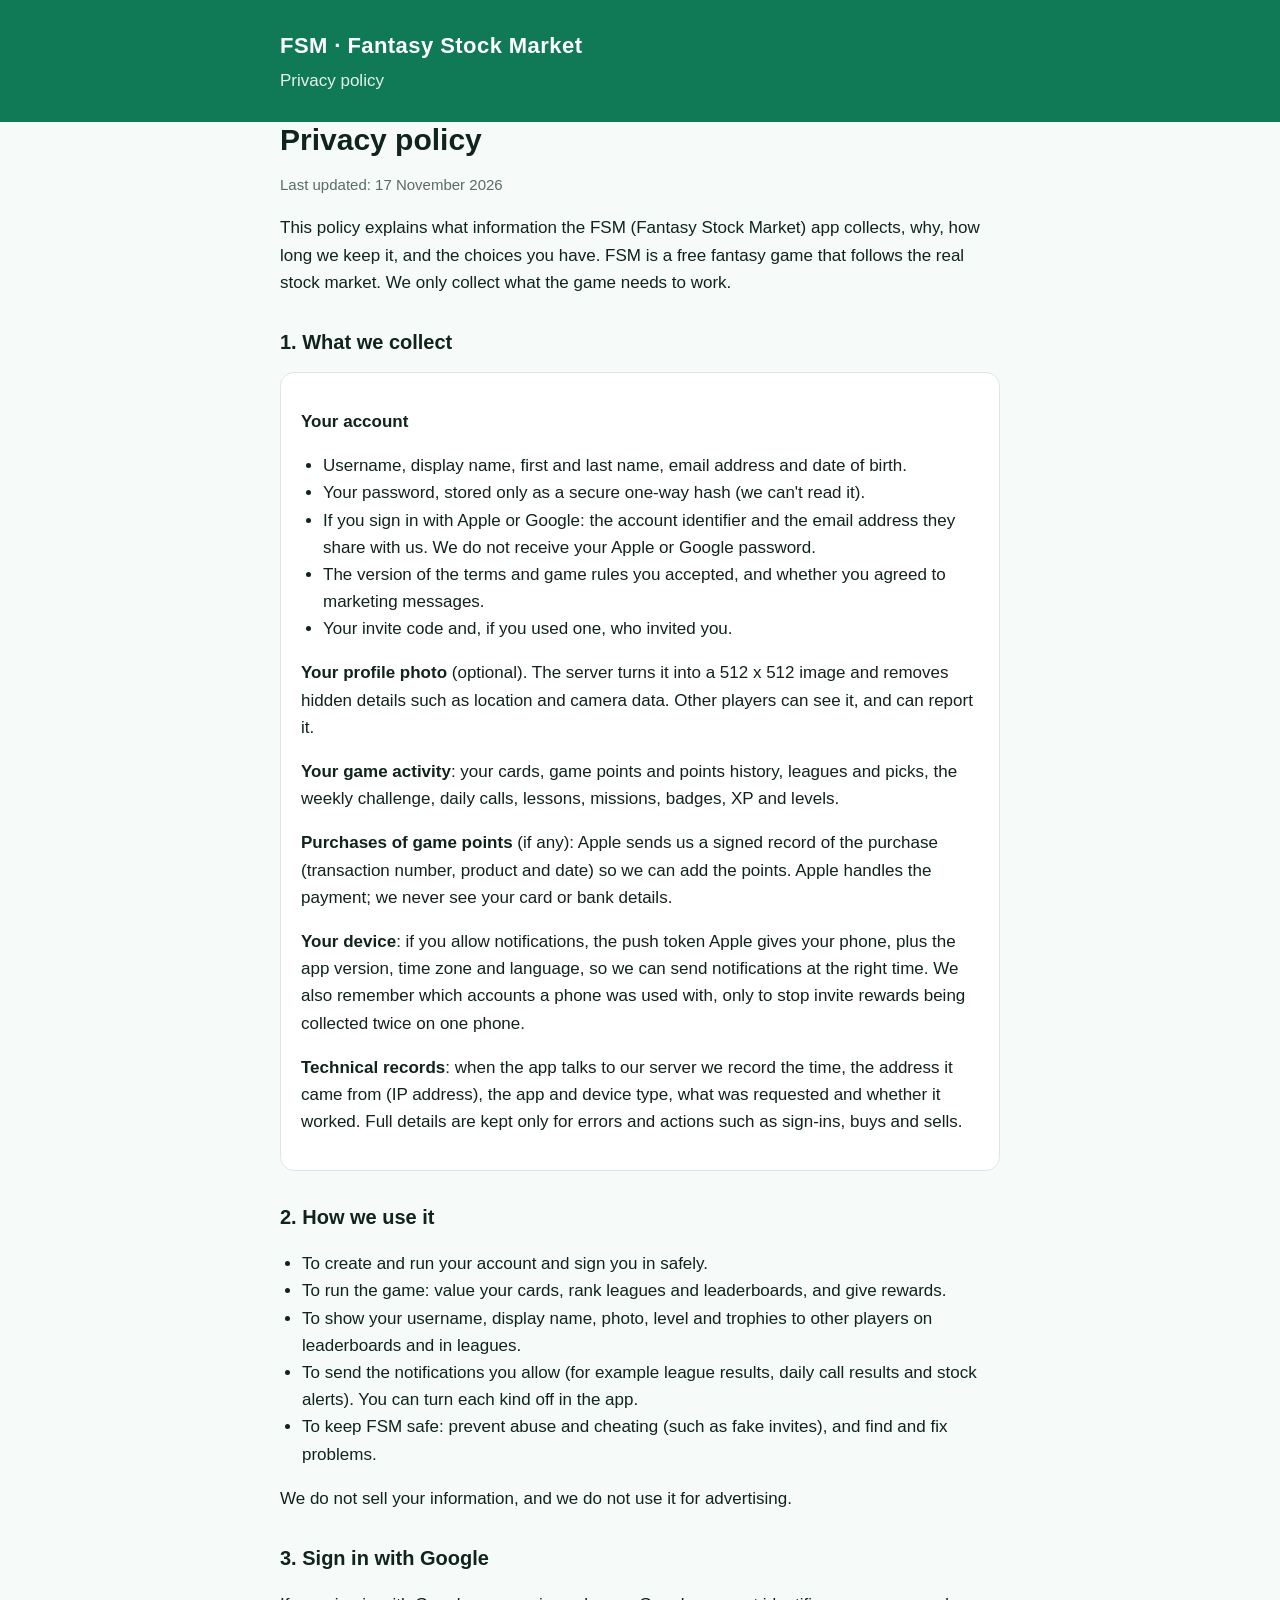
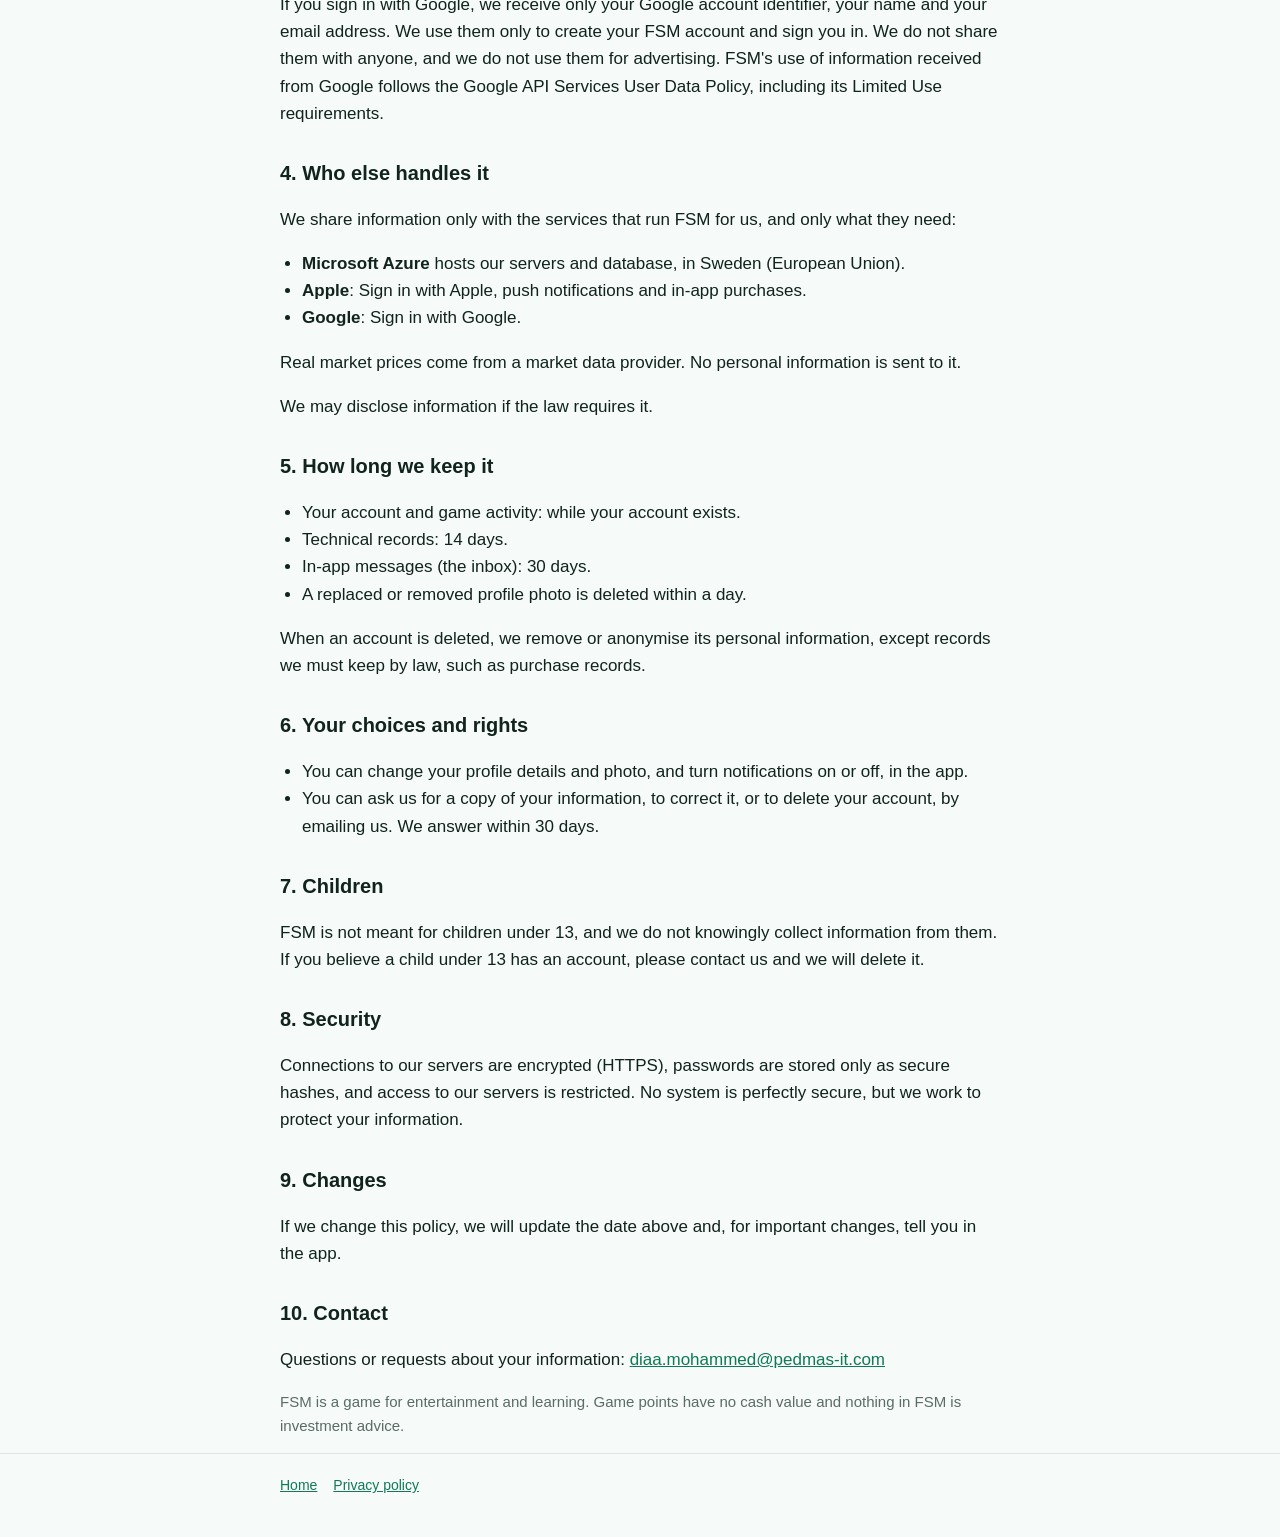
==== privacy.html @ 6314ba37 "Home page and privacy policy Co-Authored-By: Claude Opus 5.5 <noreply@anthropic.com> Claude-Session:" ====
<!DOCTYPE html>
<html lang="en">
<head>
<meta charset="utf-8">
<meta name="viewport" content="width=device-width, initial-scale=1">
<title>Privacy policy - FSM</title>
<link rel="stylesheet" href="style.css">
</head>
<body>
<header><div class="wrap"><a class="brand" href="./">FSM · Fantasy Stock Market</a><div class="tag">Privacy policy</div></div></header>
<main class="wrap">
  <h1>Privacy policy</h1>
  <p class="muted">Last updated: 17 November 2026</p>

  <p>This policy explains what information the FSM (Fantasy Stock Market) app collects, why, how long we keep it, and the choices you have. FSM is a free fantasy game that follows the real stock market. We only collect what the game needs to work.</p>

  <h2>1. What we collect</h2>
  <div class="card">
    <p><strong>Your account</strong></p>
    <ul>
      <li>Username, display name, first and last name, email address and date of birth.</li>
      <li>Your password, stored only as a secure one-way hash (we can't read it).</li>
      <li>If you sign in with Apple or Google: the account identifier and the email address they share with us. We do not receive your Apple or Google password.</li>
      <li>The version of the terms and game rules you accepted, and whether you agreed to marketing messages.</li>
      <li>Your invite code and, if you used one, who invited you.</li>
    </ul>
    <p><strong>Your profile photo</strong> (optional). The server turns it into a 512 x 512 image and removes hidden details such as location and camera data. Other players can see it, and can report it.</p>
    <p><strong>Your game activity</strong>: your cards, game points and points history, leagues and picks, the weekly challenge, daily calls, lessons, missions, badges, XP and levels.</p>
    <p><strong>Purchases of game points</strong> (if any): Apple sends us a signed record of the purchase (transaction number, product and date) so we can add the points. Apple handles the payment; we never see your card or bank details.</p>
    <p><strong>Your device</strong>: if you allow notifications, the push token Apple gives your phone, plus the app version, time zone and language, so we can send notifications at the right time. We also remember which accounts a phone was used with, only to stop invite rewards being collected twice on one phone.</p>
    <p><strong>Technical records</strong>: when the app talks to our server we record the time, the address it came from (IP address), the app and device type, what was requested and whether it worked. Full details are kept only for errors and actions such as sign-ins, buys and sells.</p>
  </div>

  <h2>2. How we use it</h2>
  <ul>
    <li>To create and run your account and sign you in safely.</li>
    <li>To run the game: value your cards, rank leagues and leaderboards, and give rewards.</li>
    <li>To show your username, display name, photo, level and trophies to other players on leaderboards and in leagues.</li>
    <li>To send the notifications you allow (for example league results, daily call results and stock alerts). You can turn each kind off in the app.</li>
    <li>To keep FSM safe: prevent abuse and cheating (such as fake invites), and find and fix problems.</li>
  </ul>
  <p>We do not sell your information, and we do not use it for advertising.</p>

  <h2>3. Sign in with Google</h2>
  <p>If you sign in with Google, we receive only your Google account identifier, your name and your email address. We use them only to create your FSM account and sign you in. We do not share them with anyone, and we do not use them for advertising. FSM's use of information received from Google follows the Google API Services User Data Policy, including its Limited Use requirements.</p>

  <h2>4. Who else handles it</h2>
  <p>We share information only with the services that run FSM for us, and only what they need:</p>
  <ul>
    <li><strong>Microsoft Azure</strong> hosts our servers and database, in Sweden (European Union).</li>
    <li><strong>Apple</strong>: Sign in with Apple, push notifications and in-app purchases.</li>
    <li><strong>Google</strong>: Sign in with Google.</li>
  </ul>
  <p>Real market prices come from a market data provider. No personal information is sent to it.</p>
  <p>We may disclose information if the law requires it.</p>

  <h2>5. How long we keep it</h2>
  <ul>
    <li>Your account and game activity: while your account exists.</li>
    <li>Technical records: 14 days.</li>
    <li>In-app messages (the inbox): 30 days.</li>
    <li>A replaced or removed profile photo is deleted within a day.</li>
  </ul>
  <p>When an account is deleted, we remove or anonymise its personal information, except records we must keep by law, such as purchase records.</p>

  <h2>6. Your choices and rights</h2>
  <ul>
    <li>You can change your profile details and photo, and turn notifications on or off, in the app.</li>
    <li>You can ask us for a copy of your information, to correct it, or to delete your account, by emailing us. We answer within 30 days.</li>
  </ul>

  <h2>7. Children</h2>
  <p>FSM is not meant for children under 13, and we do not knowingly collect information from them. If you believe a child under 13 has an account, please contact us and we will delete it.</p>

  <h2>8. Security</h2>
  <p>Connections to our servers are encrypted (HTTPS), passwords are stored only as secure hashes, and access to our servers is restricted. No system is perfectly secure, but we work to protect your information.</p>

  <h2>9. Changes</h2>
  <p>If we change this policy, we will update the date above and, for important changes, tell you in the app.</p>

  <h2>10. Contact</h2>
  <p>Questions or requests about your information: <a href="mailto:diaa.mohammed@pedmas-it.com">diaa.mohammed@pedmas-it.com</a></p>

  <p class="muted">FSM is a game for entertainment and learning. Game points have no cash value and nothing in FSM is investment advice.</p>
</main>
<footer><div class="wrap"><a href="./">Home</a><a href="privacy">Privacy policy</a></div></footer>
</body>
</html>
---- style.css ----
:root { --ink: #10231c; --muted: #5b6b65; --emerald: #0f7a55; --line: #dfe7e3; --bg: #f6faf8; }
* { box-sizing: border-box; }
body { margin: 0; font: 17px/1.6 -apple-system, BlinkMacSystemFont, "Segoe UI", Roboto, sans-serif; color: var(--ink); background: var(--bg); }
header { background: var(--emerald); color: #fff; padding: 28px 20px; }
header a { color: #fff; text-decoration: none; }
.wrap { max-width: 760px; margin: 0 auto; padding: 0 20px; }
.brand { font-weight: 750; font-size: 22px; letter-spacing: .02em; }
.tag { opacity: .9; margin-top: 4px; }
main { padding: 28px 0 40px; }
h1 { font-size: 30px; line-height: 1.2; margin: 0 0 12px; }
h2 { font-size: 20px; margin: 30px 0 8px; }
p, li { color: var(--ink); }
.muted { color: var(--muted); font-size: 15px; }
.card { background: #fff; border: 1px solid var(--line); border-radius: 14px; padding: 18px 20px; margin: 14px 0; }
ul { padding-left: 22px; }
a { color: var(--emerald); }
footer { border-top: 1px solid var(--line); padding: 20px 0 40px; color: var(--muted); font-size: 14px; }
footer a { margin-right: 16px; }
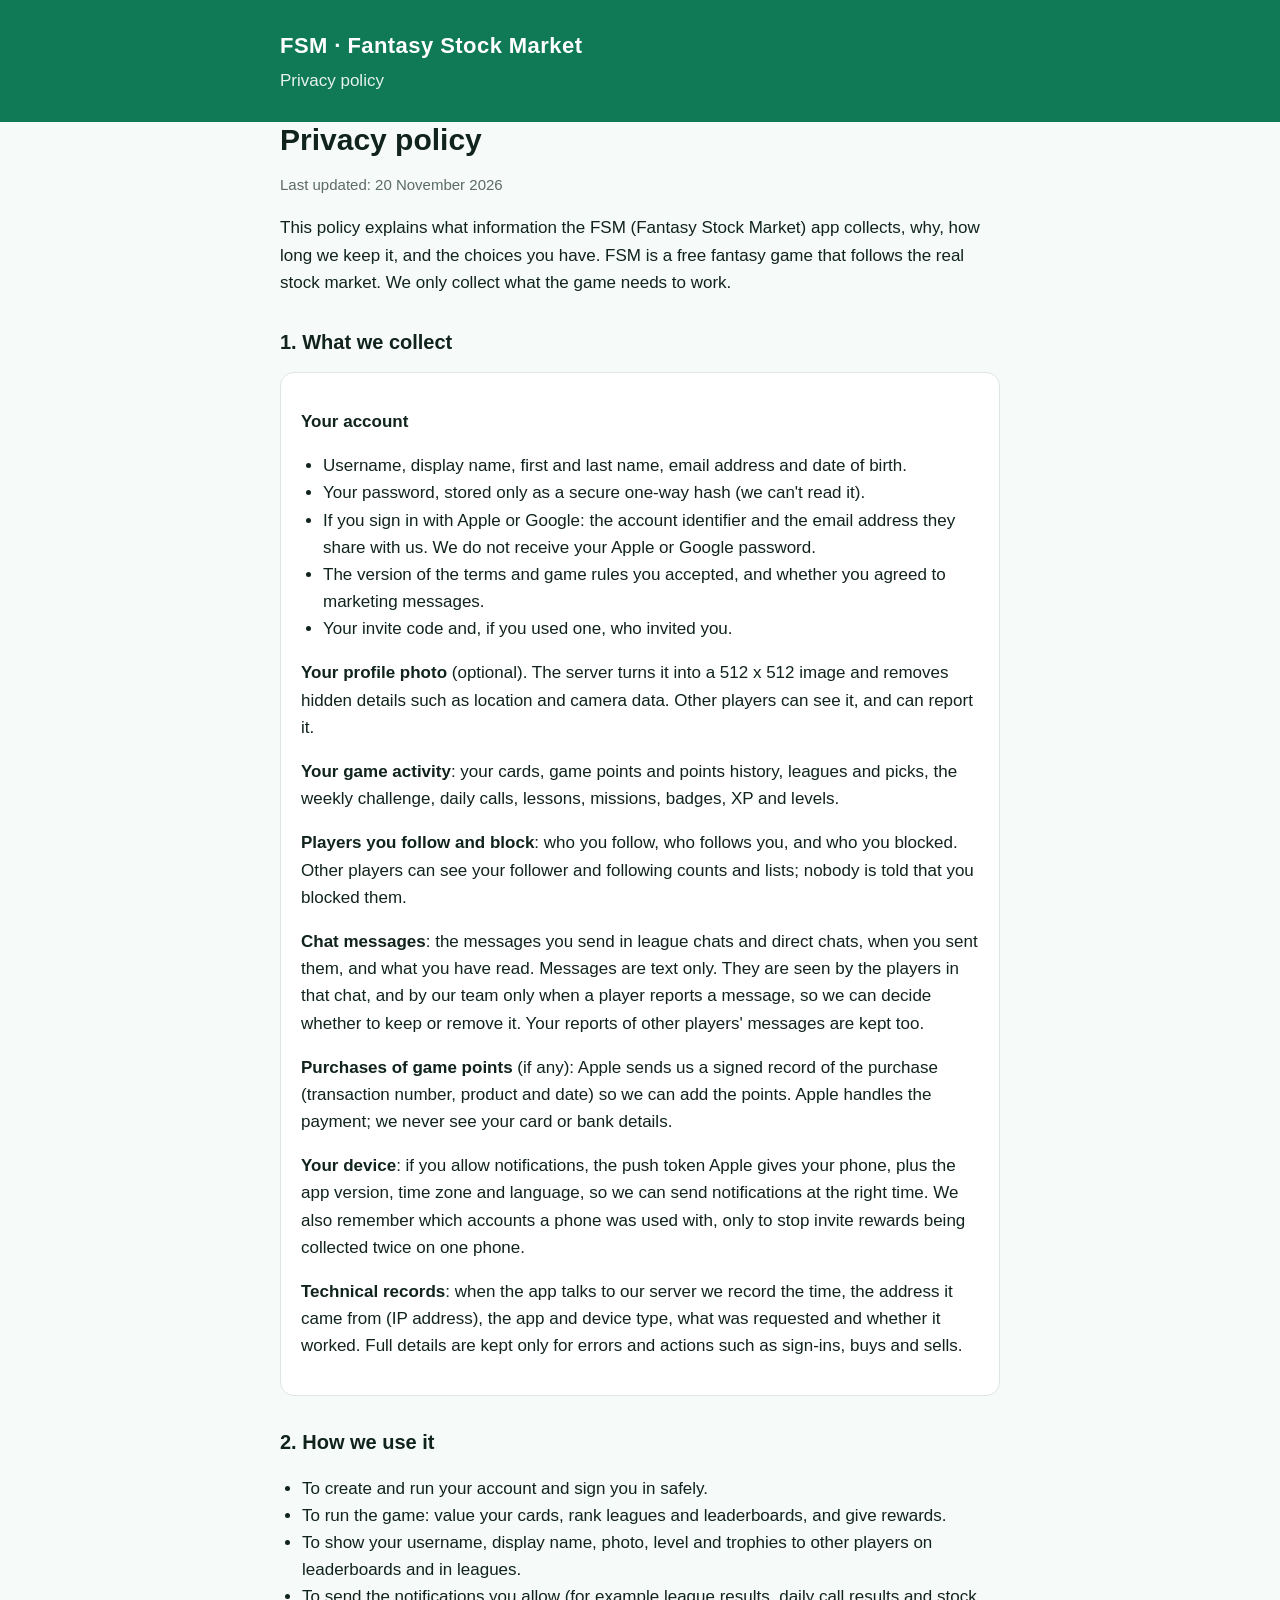
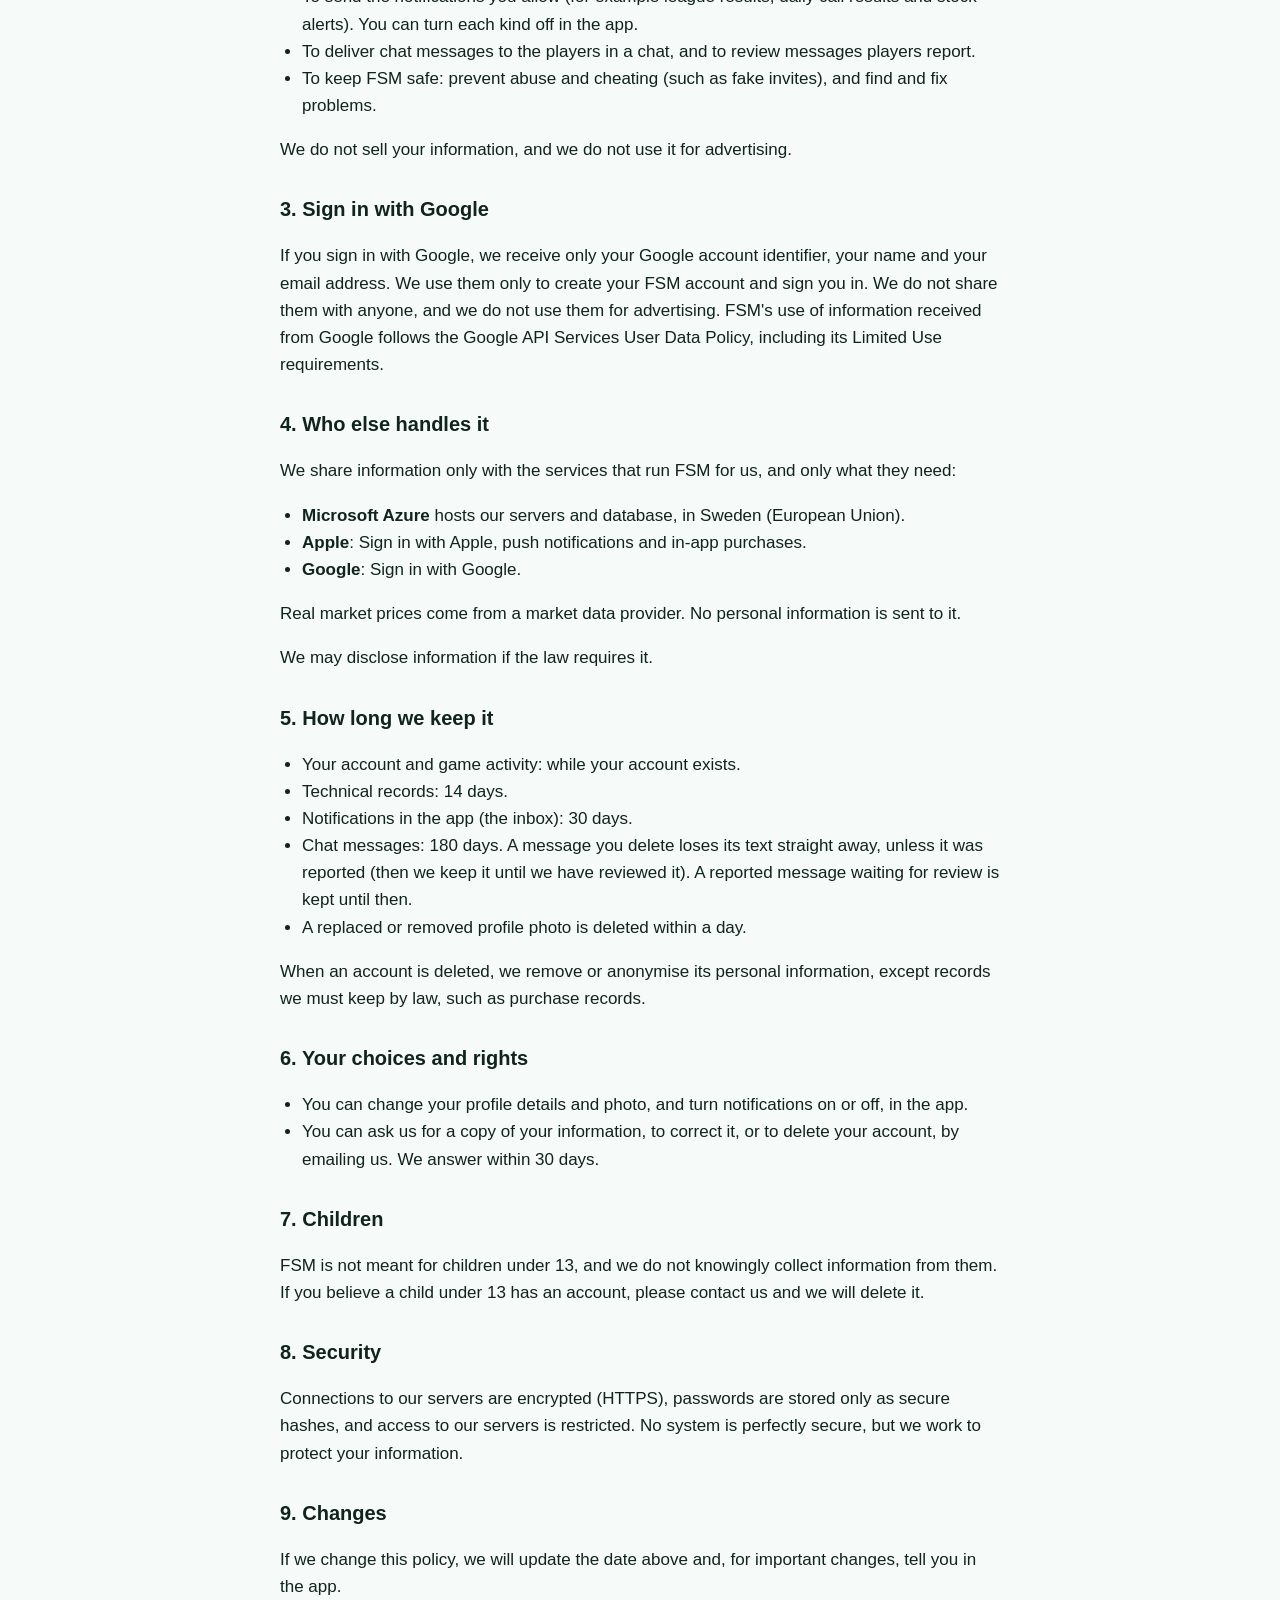
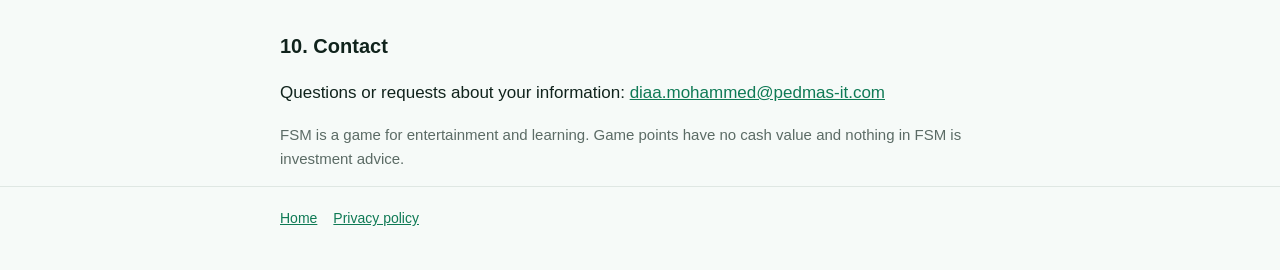
==== commit e8a6688e: "Privacy policy: follows, blocks and chat messages (kept 180 days) Co-Authored-By: Claude Opus 5.5 <n" ====
--- a/privacy.html
+++ b/privacy.html
@@ -10,7 +10,7 @@
 <header><div class="wrap"><a class="brand" href="./">FSM · Fantasy Stock Market</a><div class="tag">Privacy policy</div></div></header>
 <main class="wrap">
   <h1>Privacy policy</h1>
-  <p class="muted">Last updated: 17 November 2026</p>
+  <p class="muted">Last updated: 20 November 2026</p>
 
   <p>This policy explains what information the FSM (Fantasy Stock Market) app collects, why, how long we keep it, and the choices you have. FSM is a free fantasy game that follows the real stock market. We only collect what the game needs to work.</p>
 
@@ -26,6 +26,8 @@
     </ul>
     <p><strong>Your profile photo</strong> (optional). The server turns it into a 512 x 512 image and removes hidden details such as location and camera data. Other players can see it, and can report it.</p>
     <p><strong>Your game activity</strong>: your cards, game points and points history, leagues and picks, the weekly challenge, daily calls, lessons, missions, badges, XP and levels.</p>
+    <p><strong>Players you follow and block</strong>: who you follow, who follows you, and who you blocked. Other players can see your follower and following counts and lists; nobody is told that you blocked them.</p>
+    <p><strong>Chat messages</strong>: the messages you send in league chats and direct chats, when you sent them, and what you have read. Messages are text only. They are seen by the players in that chat, and by our team only when a player reports a message, so we can decide whether to keep or remove it. Your reports of other players' messages are kept too.</p>
     <p><strong>Purchases of game points</strong> (if any): Apple sends us a signed record of the purchase (transaction number, product and date) so we can add the points. Apple handles the payment; we never see your card or bank details.</p>
     <p><strong>Your device</strong>: if you allow notifications, the push token Apple gives your phone, plus the app version, time zone and language, so we can send notifications at the right time. We also remember which accounts a phone was used with, only to stop invite rewards being collected twice on one phone.</p>
     <p><strong>Technical records</strong>: when the app talks to our server we record the time, the address it came from (IP address), the app and device type, what was requested and whether it worked. Full details are kept only for errors and actions such as sign-ins, buys and sells.</p>
@@ -37,6 +39,7 @@
     <li>To run the game: value your cards, rank leagues and leaderboards, and give rewards.</li>
     <li>To show your username, display name, photo, level and trophies to other players on leaderboards and in leagues.</li>
     <li>To send the notifications you allow (for example league results, daily call results and stock alerts). You can turn each kind off in the app.</li>
+    <li>To deliver chat messages to the players in a chat, and to review messages players report.</li>
     <li>To keep FSM safe: prevent abuse and cheating (such as fake invites), and find and fix problems.</li>
   </ul>
   <p>We do not sell your information, and we do not use it for advertising.</p>
@@ -58,7 +61,8 @@
   <ul>
     <li>Your account and game activity: while your account exists.</li>
     <li>Technical records: 14 days.</li>
-    <li>In-app messages (the inbox): 30 days.</li>
+    <li>Notifications in the app (the inbox): 30 days.</li>
+    <li>Chat messages: 180 days. A message you delete loses its text straight away, unless it was reported (then we keep it until we have reviewed it). A reported message waiting for review is kept until then.</li>
     <li>A replaced or removed profile photo is deleted within a day.</li>
   </ul>
   <p>When an account is deleted, we remove or anonymise its personal information, except records we must keep by law, such as purchase records.</p>
--- a/style.css
+++ b/style.css
@@ -16,3 +16,8 @@
 a { color: var(--emerald); }
 footer { border-top: 1px solid var(--line); padding: 20px 0 40px; color: var(--muted); font-size: 14px; }
 footer a { margin-right: 16px; }
+.code { font: 700 34px/1.2 ui-monospace, SFMono-Regular, Menlo, monospace; letter-spacing: .12em; text-align: center; padding: 16px 8px; margin: 14px 0; background: var(--bg); border: 1px dashed var(--emerald); border-radius: 12px; }
+.btn { display: block; width: 100%; text-align: center; font-family: inherit; font-size: 17px; font-weight: 600; line-height: 1; padding: 15px 18px; border-radius: 12px; border: 0; margin: 10px 0; cursor: pointer; text-decoration: none; }
+.btn-primary { background: var(--emerald); color: #fff; }
+.btn-quiet { background: #fff; color: var(--emerald); border: 1px solid var(--line); }
+.hidden { display: none; }
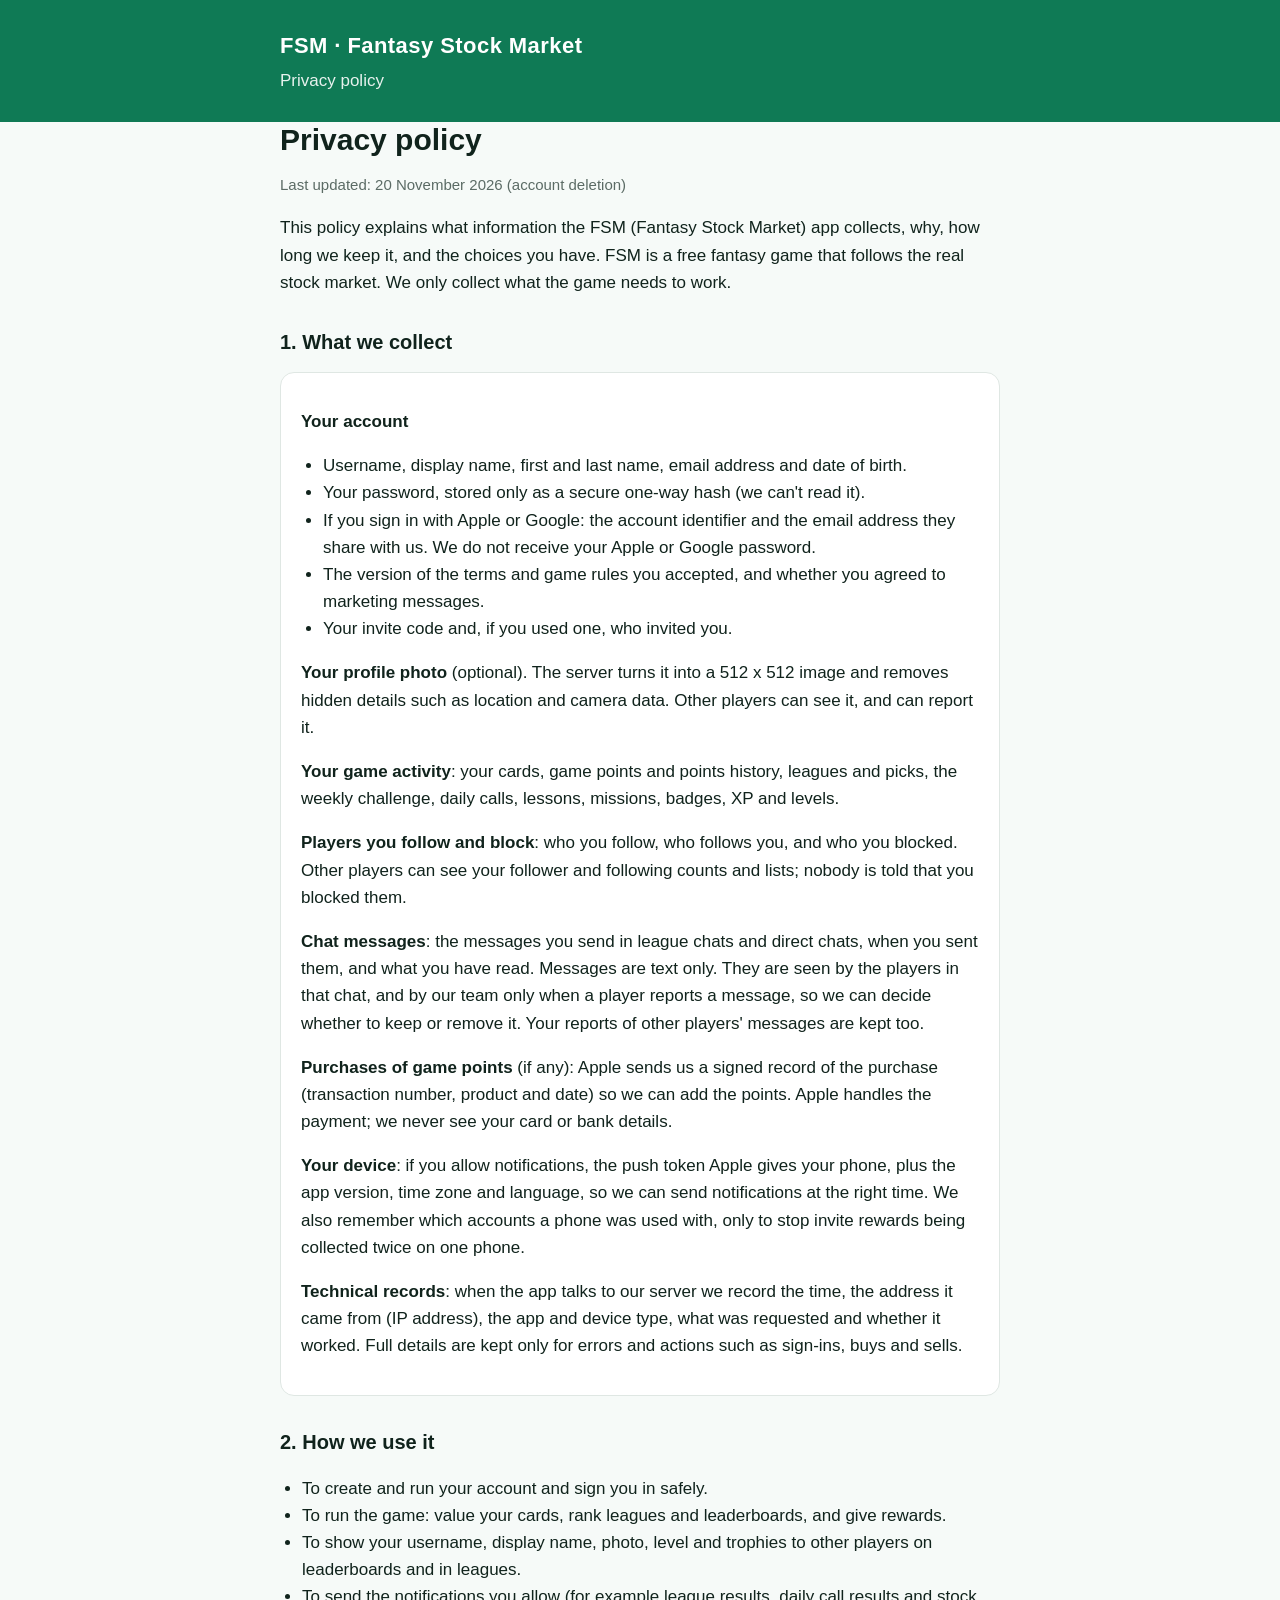
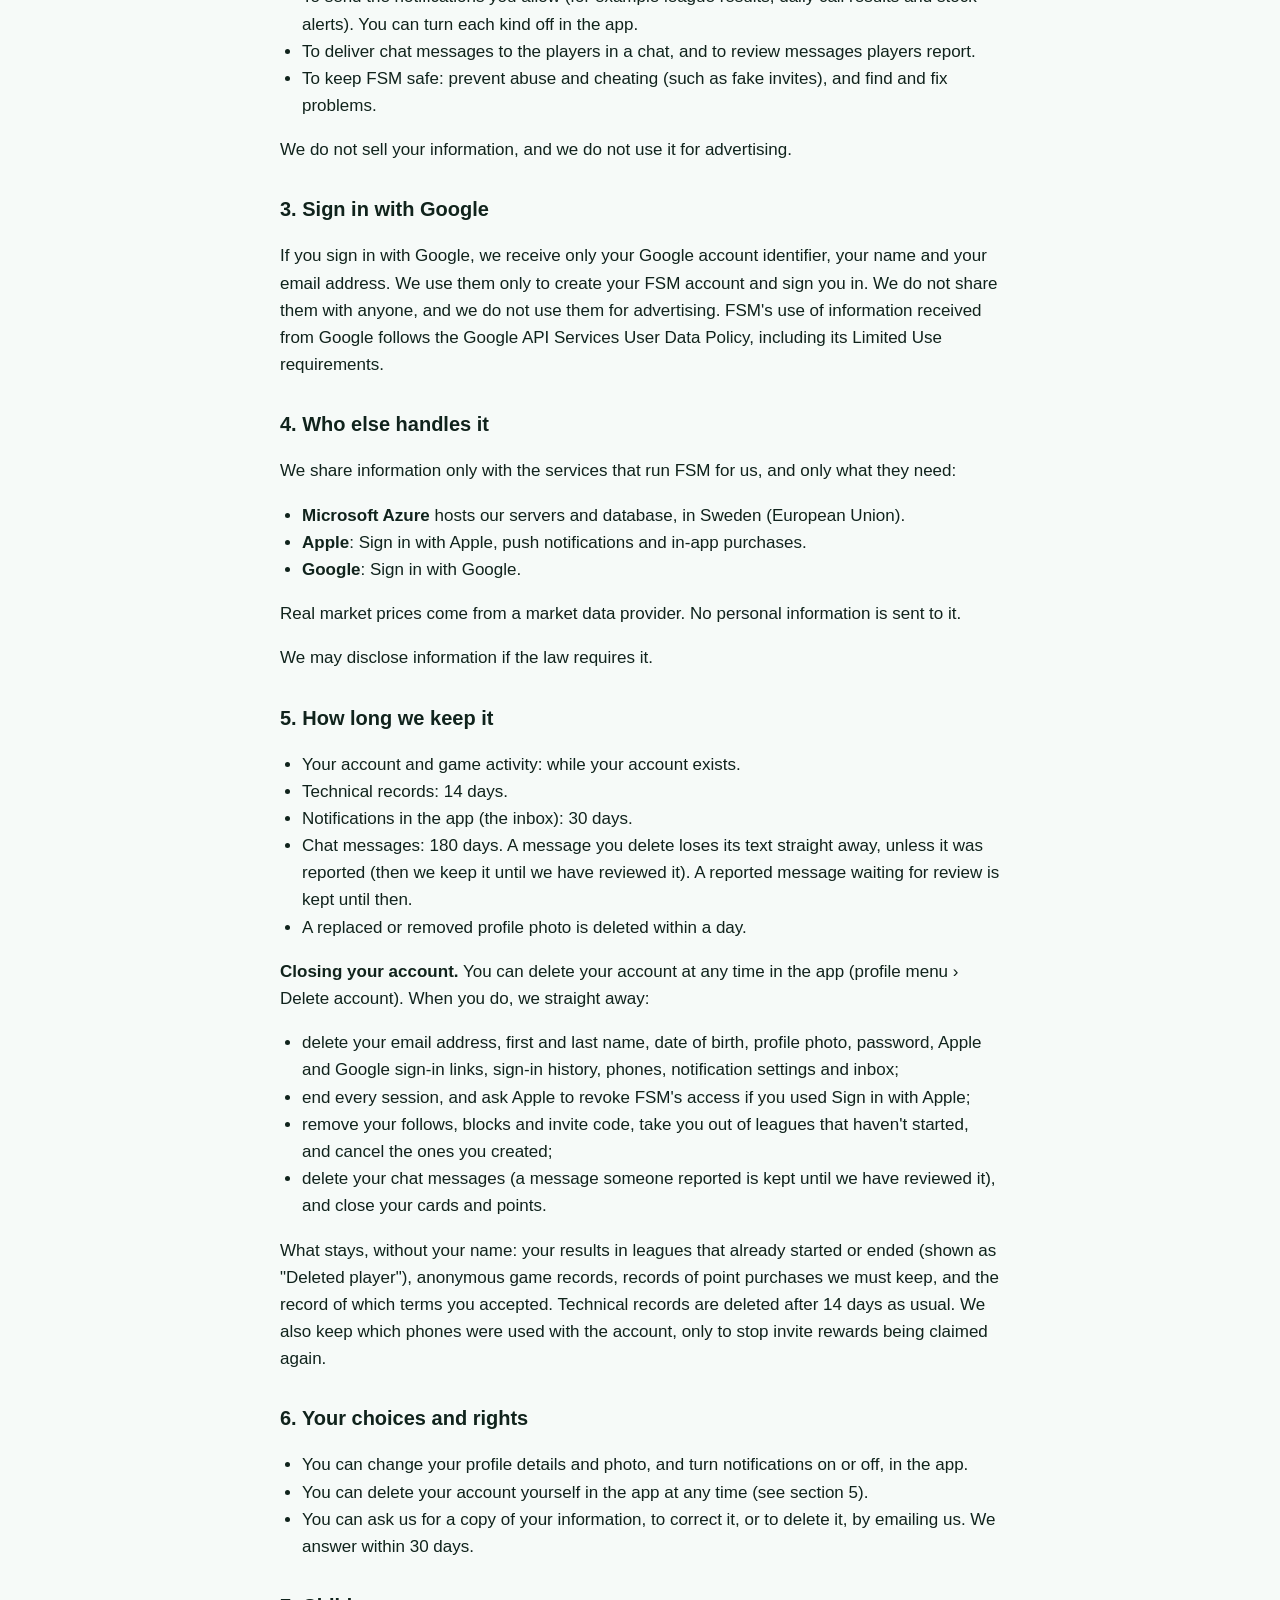
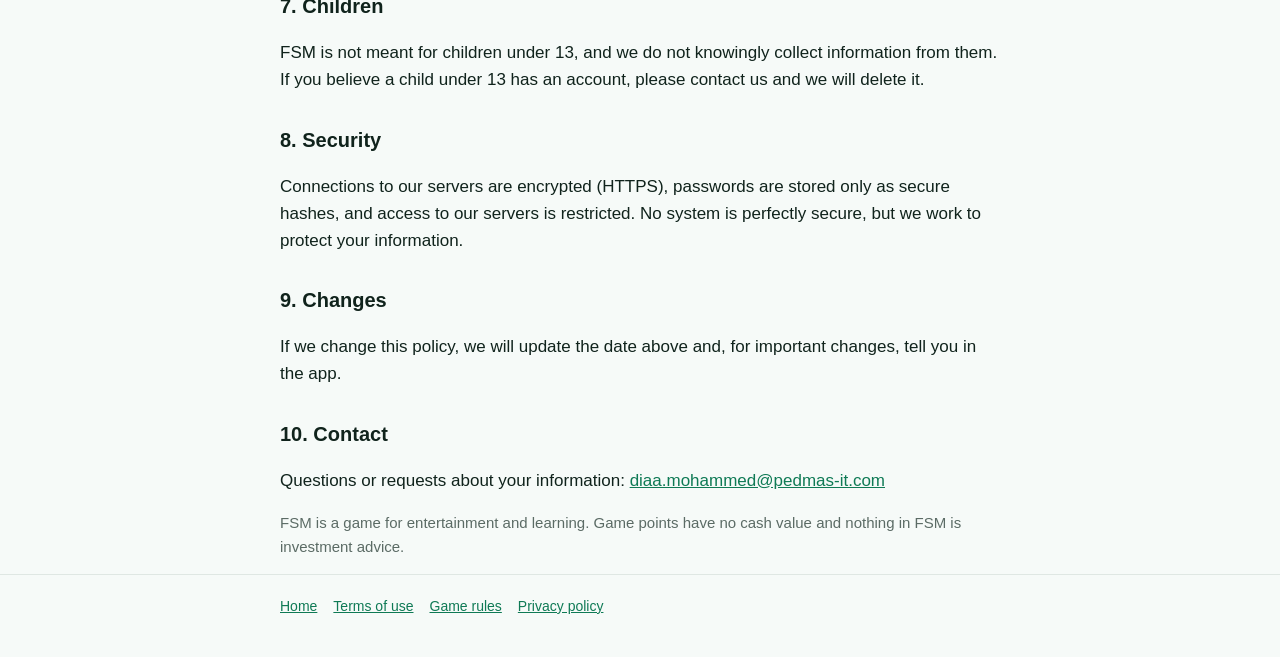
==== commit 434f2c3f: "Draft: terms of use, game rules, account deletion in the privacy policy (waiting for the owner's app" ====
--- a/privacy.html
+++ b/privacy.html
@@ -10,7 +10,7 @@
 <header><div class="wrap"><a class="brand" href="./">FSM · Fantasy Stock Market</a><div class="tag">Privacy policy</div></div></header>
 <main class="wrap">
   <h1>Privacy policy</h1>
-  <p class="muted">Last updated: 20 November 2026</p>
+  <p class="muted">Last updated: 20 November 2026 (account deletion)</p>
 
   <p>This policy explains what information the FSM (Fantasy Stock Market) app collects, why, how long we keep it, and the choices you have. FSM is a free fantasy game that follows the real stock market. We only collect what the game needs to work.</p>
 
@@ -65,12 +65,20 @@
     <li>Chat messages: 180 days. A message you delete loses its text straight away, unless it was reported (then we keep it until we have reviewed it). A reported message waiting for review is kept until then.</li>
     <li>A replaced or removed profile photo is deleted within a day.</li>
   </ul>
-  <p>When an account is deleted, we remove or anonymise its personal information, except records we must keep by law, such as purchase records.</p>
+  <p><strong>Closing your account.</strong> You can delete your account at any time in the app (profile menu › Delete account). When you do, we straight away:</p>
+  <ul>
+    <li>delete your email address, first and last name, date of birth, profile photo, password, Apple and Google sign-in links, sign-in history, phones, notification settings and inbox;</li>
+    <li>end every session, and ask Apple to revoke FSM's access if you used Sign in with Apple;</li>
+    <li>remove your follows, blocks and invite code, take you out of leagues that haven't started, and cancel the ones you created;</li>
+    <li>delete your chat messages (a message someone reported is kept until we have reviewed it), and close your cards and points.</li>
+  </ul>
+  <p>What stays, without your name: your results in leagues that already started or ended (shown as "Deleted player"), anonymous game records, records of point purchases we must keep, and the record of which terms you accepted. Technical records are deleted after 14 days as usual. We also keep which phones were used with the account, only to stop invite rewards being claimed again.</p>
 
   <h2>6. Your choices and rights</h2>
   <ul>
     <li>You can change your profile details and photo, and turn notifications on or off, in the app.</li>
-    <li>You can ask us for a copy of your information, to correct it, or to delete your account, by emailing us. We answer within 30 days.</li>
+    <li>You can delete your account yourself in the app at any time (see section 5).</li>
+    <li>You can ask us for a copy of your information, to correct it, or to delete it, by emailing us. We answer within 30 days.</li>
   </ul>
 
   <h2>7. Children</h2>
@@ -87,6 +95,6 @@
 
   <p class="muted">FSM is a game for entertainment and learning. Game points have no cash value and nothing in FSM is investment advice.</p>
 </main>
-<footer><div class="wrap"><a href="./">Home</a><a href="privacy">Privacy policy</a></div></footer>
+<footer><div class="wrap"><a href="./">Home</a><a href="terms">Terms of use</a><a href="rules">Game rules</a><a href="privacy">Privacy policy</a></div></footer>
 </body>
 </html>
